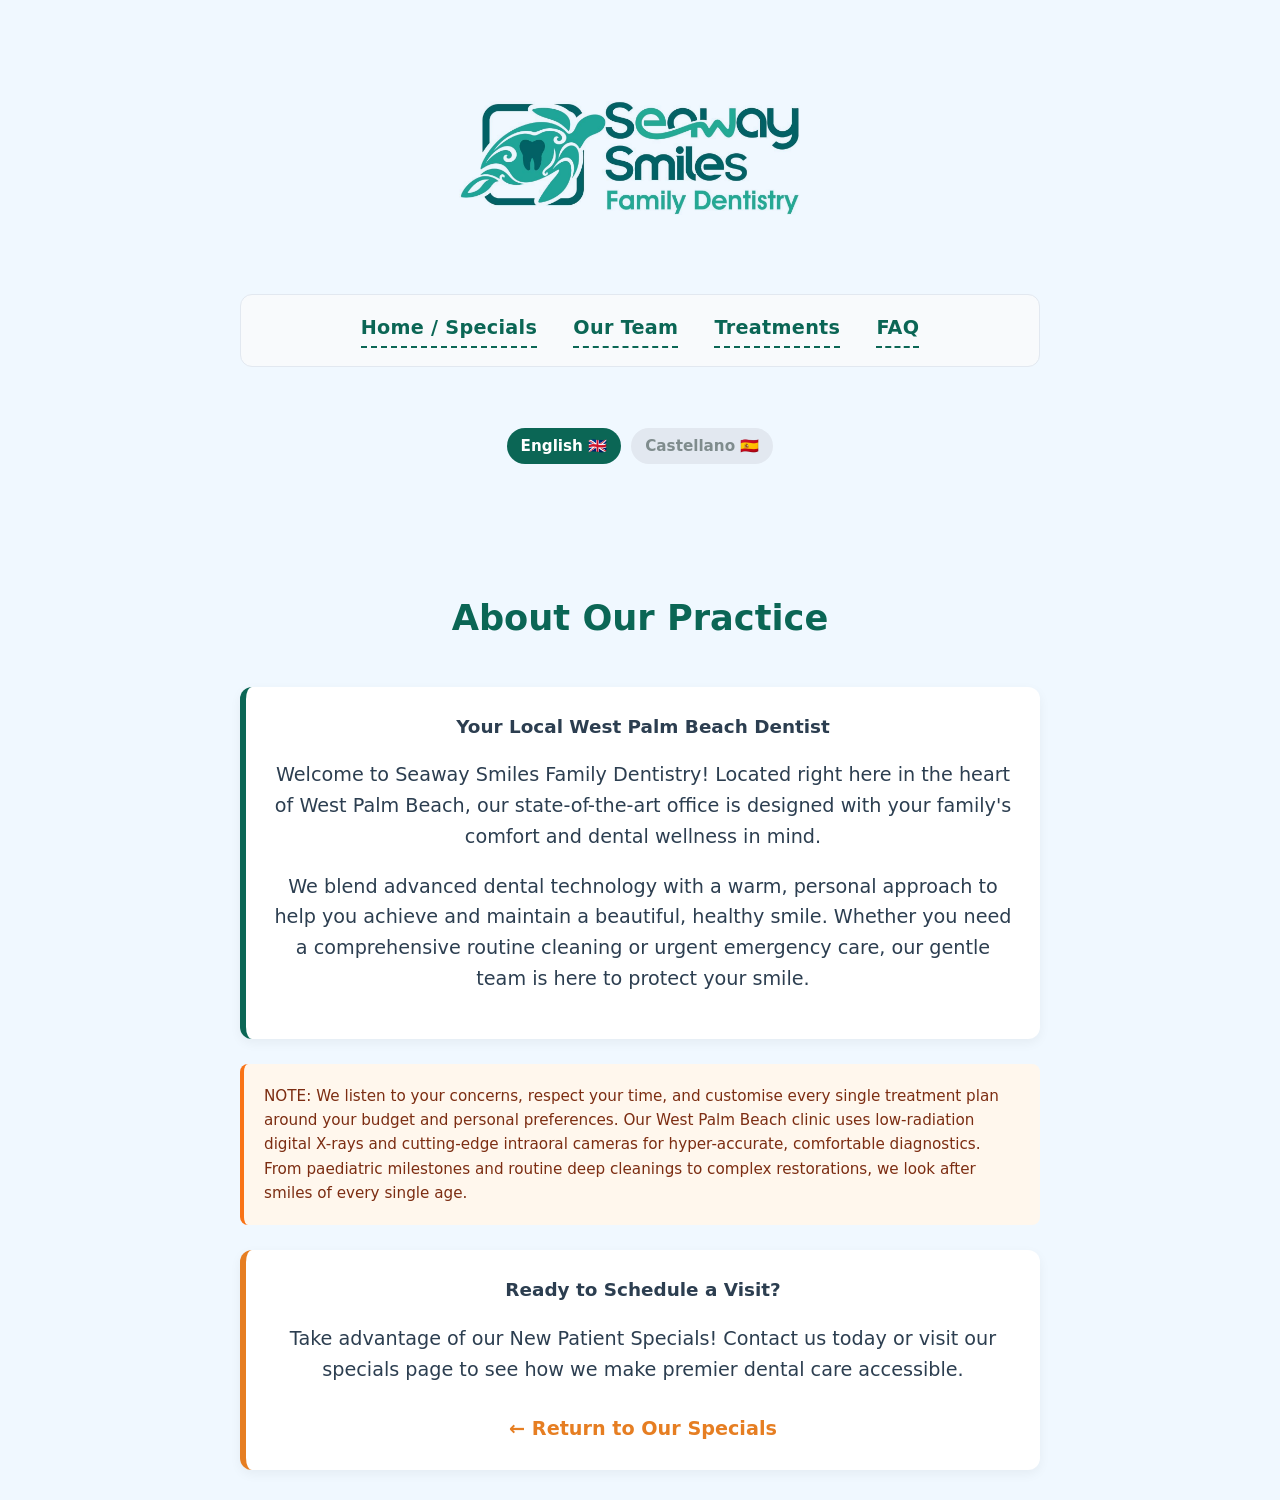
==== about.html @ b27c50f9 "Complete multilingual site-wide upgrade with premium header nav and persistent language saving" ====
<!DOCTYPE html>
<html lang="en">
<head>
    <meta charset="utf-8">
    <meta name="viewport" content="width=device-width, initial-scale=1">
    <meta name="robots" content="index, follow">
    <link rel="icon" type="image/x-icon" href="logo.jpeg">
    <title>About Us | Seaway Smiles Family Dentistry</title>
    <link rel="stylesheet" type="text/css" href="style.css">
    <script src="script.js"></script>
</head>
<body>
    <header>
        
        <div id="logo">
            <img src="logo.jpeg" alt="Seaway Smiles Family Dentistry Logo">
        </div>
        <div class="nav">
        <footer class="site-footer">
        <nav class="footer-nav">
            <a href="index.html"><span class="lang-en">Home / Specials</span><span class="lang-es">Inicio / Ofertas</span></a>
            <a href="team.html"><span class="lang-en">Our Team</span><span class="lang-es">Nuestro Equipo</span></a>
            <a href="treatments.html"><span class="lang-en">Treatments</span><span class="lang-es">Tratamientos</span></a>
            <a href="faq.html"><span class="lang-en">FAQ</span><span class="lang-es">Preguntas Frecuentes</span></a>
        </nav>
    </footer>
    </div>
        <br>
        <nav class="lang-bar">
            <a href="#en" class="lang-btn active">English 🇬🇧</a>
            <a href="#es" class="lang-btn">Castellano 🇪🇸</a>
        </nav>
        <br>

    <br>
        <h1>
            <span class="lang-en">About Our Practice</span>
            <span class="lang-es">Sobre Nuestra Clínica</span>
        </h1>

    </header>

    <main>
        <div id="normal">
            <p>
                <span class="lang-en">Your Local West Palm Beach Dentist</span>
                <span class="lang-es">Su Dentista Local en West Palm Beach</span>
            </p>
            <p>
                <span class="lang-en">Welcome to Seaway Smiles Family Dentistry! Located right here in the heart of West Palm Beach, our state-of-the-art office is designed with your family's comfort and dental wellness in mind.</span>
                <span class="lang-es">¡Le damos la bienvenida a Seaway Smiles Family Dentistry! Ubicada en pleno centro de West Palm Beach, nuestra clínica de vanguardia está pensada para la total comodidad y salud dental de su familia.</span>
            </p>
            <p>
                <span class="lang-en">We blend advanced dental technology with a warm, personal approach to help you achieve and maintain a beautiful, healthy smile. Whether you need a comprehensive routine cleaning or urgent emergency care, our gentle team is here to protect your smile.</span>
                <span class="lang-es">Combinamos tecnología odontológica avanzada con un enfoque humano y cercano para ayudarle a lucir y conservar una sonrisa hermosa y sana. Ya necesite una limpieza de rutina exhaustiva o atención de urgencia, nuestro equipo le atenderá con la máxima delicadeza.</span>
            </p>
        </div>

        <div id="important">
            <p>
                <span class="lang-en">NOTE: We listen to your concerns, respect your time, and customise every single treatment plan around your budget and personal preferences. Our West Palm Beach clinic uses low-radiation digital X-rays and cutting-edge intraoral cameras for hyper-accurate, comfortable diagnostics. From paediatric milestones and routine deep cleanings to complex restorations, we look after smiles of every single age.</span>
                <span class="lang-es">NOTA: Escuchamos sus inquietudes, respetamos su tiempo y personalizamos cada plan de tratamiento según su presupuesto y preferencias. Nuestra clínica en West Palm Beach utiliza radiografías digitales de baja radiación y cámaras intraorales de última generación para diagnósticos precisos. Desde las etapas del desarrollo pediátrico y limpiezas profundas hasta restauraciones complejas, cuidamos sonrisas de todas las edades.</span>
            </p>
        </div>

        <div id="emergency">
            <p>
                <span class="lang-en">Ready to Schedule a Visit?</span>
                <span class="lang-es">¿Listo para Programar su Visita?</span>
            </p>
            <p>
                <span class="lang-en">Take advantage of our New Patient Specials! Contact us today or visit our specials page to see how we make premier dental care accessible.</span>
                <span class="lang-es">¡Aproveche nuestras ofertas especiales para nuevos pacientes! Póngase en contacto con nosotros hoy mismo o visite nuestra sección de ofertas.</span>
            </p>
            <a class="map-link" href="index.html" style="border-bottom-color: #e67e22; color: #e67e22; text-decoration: none;">
                <span class="lang-en">← Return to Our Specials</span>
                <span class="lang-es">← Volver a Nuestras Ofertas</span>
            </a>
        </div>
    </main>


</body>
</html>
---- style.css ----
/* --- Base Styles & Typography --- */
body {
    background-color: aliceblue;
    margin: 0; 
    padding: 30px 20px; 
    font-family: system-ui, -apple-system, BlinkMacSystemFont, 'Segoe UI', Roboto, sans-serif;
    font-size: 1.2rem;       /* Clean, slightly larger base font size */
    line-height: 1.6;
    color: #2c3e50;
} 

/* Forces all sub-elements to use font settings from body */
body *, body *::before, body *::after {
    font-family: inherit;
}

header {
    text-align: center;
    margin-bottom: 40px;
}

/* --- Logo Proportions (Clean & Restored) --- */
div#logo {
    margin: 0 auto 20px auto;  
    width: 100%;
    max-width: 420px; /* Controls the size of the logo without warping it */
}

div#logo img {
    width: 100%;
    height: auto;     /* Restores the logo's natural, un-squished dimensions */
    display: block; 
    mix-blend-mode: multiply;
}

/* --- Header Tagline Box --- */
/* --- Header Tagline Box --- */
div#box {
    margin: 0 auto;
    background-color: #e6f7f4; /* Soft aquamarine tint matching your brand */
    width: 100%; /* Stretches the block across the layout container */
    max-width: 800px; /* MATCHES your navigation bar and text card widths perfectly */
    padding: 15px 35px;
    border-radius: 12px; /* Changed from 30px pill to 12px rounded corners to perfectly match your nav box style */
    border: 1px solid #b2ebd9;
    text-align: center;
    box-sizing: border-box; /* Prevents padding from causing width overflow errors */
}


.tagline {
    font-size: 1.25rem;
    color: #0b6655;           /* Clean dark teal from logo palette */
    font-weight: 600;
    margin: 5px 0;
}

h1, h2 {
    font-size: 2.2rem;
    color: #0b6655;
    margin-top: 30px;
    text-align: center; 
}

/* --- Main Layout Container --- */
main {
    margin: 0 auto;       
    width: 100%;
    max-width: 800px;     /* Keeps cards beautifully centered and readable */
    display: flex;
    flex-direction: column;
    gap: 25px;            /* Automatically pushes separate boxes apart */
}

.offers-row {
    display: flex;
    flex-direction: row;
    gap: 25px; 
    width: 100%;
}

/* --- Service Inclusion List --- */
main ul {
    background: white;
    padding: 30px 30px 30px 55px;
    border-radius: 12px;
    box-shadow: 0 4px 12px rgba(0, 0, 0, 0.05);
    margin: 0 0 10px 0;
    list-style-type: none;
    border-left: 6px solid #0b6655;
}

main li {
    font-size: 1.25rem;
    font-weight: 600;
    margin-bottom: 12px;
    color: #2c3e50;
    position: relative;
    transition: transform 0.2s ease-in-out, color 0.2s ease-in-out;
}

main li::before {
    content: "✓";
    position: absolute;
    left: -28px;
    color: #0b6655;
    font-weight: 900;
}

main li:hover {
    transform: translateX(4px);
    color: #0b6655;
}

main li:last-child {
    margin-bottom: 0;
}

/* --- Separate Offer Cards --- */
#normal, #emergency {
    background-color: white;
    flex: 1;
    margin: 0;
    padding: 25px;
    border-radius: 12px;
    text-align: center;
    box-shadow: 0 4px 12px rgba(0, 0, 0, 0.05);
    border-left: 6px solid #0b6655; /* Distinct color border on the side */
}

/* Make the emergency card pop slightly more */
#emergency {
    border-left-color: #e67e22; /* Warning/Urgent orange border accent */
}

/* Formatting text inside the boxes: Elegant compact size default across both languages */
#normal p:first-child, 
#emergency p:first-child,
#normal p.lang-en,
#normal p.lang-es,
#emergency p.lang-en,
#emergency p.lang-es {
    white-space: nowrap;
    font-size: 1.15rem !important; /* Balanced globally to allow long text strings to sit on one line */
    font-weight: 700;
    margin: 0 0 10px 0;
}

/* --- Fixed Price Text Layout --- */
.price-display {
    font-size: 2rem !important;
    font-weight: 800 !important;
    color: #0b6655 !important;
    margin: 0;
    display: block !important;
}

.price-display span {
    font-size: 2rem !important;
    font-weight: 800 !important;
    color: inherit !important;
}

#emergency .price-display {
    color: #e67e22 !important;
}

/* --- Explicit Status Text Alignment Fix --- */
.status-green,
p.status-green,
#emergency p.status-green {
    font-size: 1.1rem !important;
    font-weight: 600 !important;
    color: #27ae60 !important; /* Locks in your positive green text color */
    margin: 10px auto 0 auto !important; /* Automatic left/right margins guarantee center locking */
    text-align: center !important; /* Explicitly forces internal text characters to center alignment */
    display: block !important; /* Switched from inline-block to block to allow full container centering */
    width: 100%; /* Spreads the bounding box to prevent any sideways shifting */
}

#important {
    background-color: #fff7ed;
    padding: 20px;
    border-radius: 8px;
    border-left: 4px solid #f97316;
}

#important p {
    font-size: 0.95rem;
    font-weight: 500;
    color: #7c2d12;
    margin: 0;
    line-height: 1.6;
}

/* --- Language Switcher Bar --- */
.lang-bar {
    display: flex !important; /* Forces the bar to stay visible in both language states */
    justify-content: center; 
    max-width: 800px;
    margin: 0 auto 20px auto;
    gap: 10px;
}

.lang-btn {
    display: inline-block !important; /* Overrides accidental inheritance blocks */
    font-size: 0.95rem;
    font-weight: 600;
    text-decoration: none !important; /* Keeps buttons clean without footer dashed underscores */
    border-bottom: none !important; /* Removes accidental border line bleed from footer styling */
    color: #7f8c8d !important;
    padding: 6px 14px;
    border-radius: 20px;
    background-color: #e2e8f0;
    transition: all 0.2s ease;
}

.lang-btn:hover {
    background-color: #cbd5e1;
    color: #334155 !important;
}

.lang-btn.active {
    background-color: #0b6655; /* Matches your dark teal logo color */
    color: white !important;
}

/* --- Visit Us Card & Map Section --- */
#visit {
    background-color: white;
    padding: 30px;
    border-radius: 12px;
    text-align: center;
    box-shadow: 0 4px 12px rgba(0, 0, 0, 0.05);
}

.small-map-wrapper {
    max-width: 500px;
    margin: 20px auto;
    border-radius: 8px;
    overflow: hidden;
    border: 1px solid #e2e8f0;
}

.small-map-wrapper iframe {
    display: block;
    width: 100%;
    height: 250px;
}

/* --- Universal Hyperlink Component Architecture --- */
footer {
    margin-left: auto;
    margin-right: auto;
    text-align: center;
    margin-top: 40px;
}

footer nav a {
    display: inline-block;
    margin: 0 15px;
    font-weight: 600;
    text-decoration: underline;
}

.map-link {
    display: inline-block;
    margin-top: 10px;
    font-weight: 600;
    text-decoration: underline;
}

a:link {
    color: blue; 
}

/* Turns purple whenever user clicks */
a:visited,
.map-link:visited {
    color: purple !important;
}

/* --- Dynamic Multi-Language Visibility Matrix --- */
.lang-es {
    display: none !important;
}

/* Added 'not(iframe)' so the browser never accidentally hides your Google Map */
body.show-es :not(iframe).lang-en {
    display: none !important;
}

body.show-es .lang-es {
    display: block !important;
}

/* Inline text block rules: Keeps spans inline so they never duplicate or pop out */
span.lang-es, strong.lang-es {
    display: none !important;
}

body.show-es span.lang-en, body.show-es strong.lang-en {
    display: none !important;
}

/* Fixed Inline Rule: Safely locks content parameters on language swap */
body.show-es span.lang-es, body.show-es strong.lang-es {
    display: inline !important; 
}

/* Price specific conditional visibility states */
body.show-es .price-display span.lang-en,
body:not(.show-es) .price-display span.lang-es {
    display: none !important;
}

body.show-es .price-display span.lang-es,
body:not(.show-es) .price-display span.lang-en {
    display: inline !important;
}

/* Updated language toggle rules using block/none to maintain perfect center alignment */
body.show-es .status-green.lang-en,
body:not(.show-es) .status-green.lang-es {
    display: none !important;
}

body.show-es .status-green.lang-es,
body:not(.show-es) .status-green.lang-en {
    display: block !important; /* Forces centered row block metrics inside the parent card container */
}

/* --- Dedicated FAQ Framework --- */
.faq-card {
    background-color: white;
    width: 100%;
    box-sizing: border-box;
    padding: 30px;
    border-radius: 12px;
    text-align: left;
    box-shadow: 0 4px 12px rgba(0, 0, 0, 0.05);
    border-left: 6px solid #0b6655;
    margin-bottom: 20px;
    transition: transform 0.2s ease-in-out;
}

.faq-card.emergency {
    border-left-color: #e67e22;
}

.faq-card:hover {
    transform: translateY(-2px);
    box-shadow: 0 6px 16px rgba(11, 102, 85, 0.08);
}

.faq-card.emergency:hover {
    box-shadow: 0 6px 16px rgba(230, 126, 34, 0.08);
}

.faq-question {
    font-size: 1.35rem;
    font-weight: 700;
    margin: 0 0 10px 0;
    color: #0b6655;
}

.faq-card.emergency .faq-question {
    color: #e67e22;
}

.faq-answer {
    font-size: 1.15rem;
    color: #34495e;
    margin: 0;
    font-weight: 500;
    line-height: 1.6;
}

/* --- Global Responsive Screen Overrides --- */
@media (max-width: 768px) {
    .offers-row {
        flex-direction: column;
    }
}

.faq-question,
#normal p:first-child,
#emergency p:first-child {
    text-align: center !important; /* Locks all FAQ titles dead-center in both English and Spanish */
}

/* --- Professional Navigation Header Box --- */
div.nav {
    width: 100%;
    max-width: 800px;
    margin: 15px auto 30px auto; /* Centers the whole container under the flags */
    padding: 10px 20px;
    background-color: #f8fafc; /* Ultra-soft slate tint provides clear contrast */
    border: 1px solid #e2e8f0;  /* Subtle premium boundary frame */
    border-radius: 12px;        /* Clean, rounded corner metrics matching your cards */
    box-sizing: border-box;
}

/* Strip native margins from your inner structural footer tags */
div.nav footer.site-footer,
div.nav nav.footer-nav {
    margin: 0 !important;
    padding: 0 !important;
    border-top: none !important;
    text-align: center;
    width: 100%;
}

/* --- Premium Hyperlink Architecture --- */
div.nav nav.footer-nav a {
    display: inline-block !important;
    margin: 8px 15px !important;
    font-weight: 600 !important;
    text-decoration: none !important; /* Strips ancient flat underlines */
    border-bottom: 2px dashed #0b6655 !important; /* Premium dashed brand underline */
    padding-bottom: 2px !important;
    letter-spacing: 0.3px;
    transition: all 0.2s ease-in-out !important;
}

/* Link Color Controls */
div.nav nav.footer-nav a:link,
div.nav nav.footer-nav a:active {
    color: #0b6655 !important;
}

/* Hover state deepens contrast smoothly */
div.nav nav.footer-nav a:hover {
    color: #084c3f !important;
    opacity: 0.85;
}

/* Visited Tracking: Premium Royal Plum applied after selection */
div.nav nav.footer-nav a:visited {
    color: #6b21a8 !important;
    border-bottom-color: #6b21a8 !important;
}
/* --- Global Page Heading Spacing Fix --- */
h1 {
    margin-top: 45px !important; /* Pushes your page title down slightly for beautiful breathing room */
}
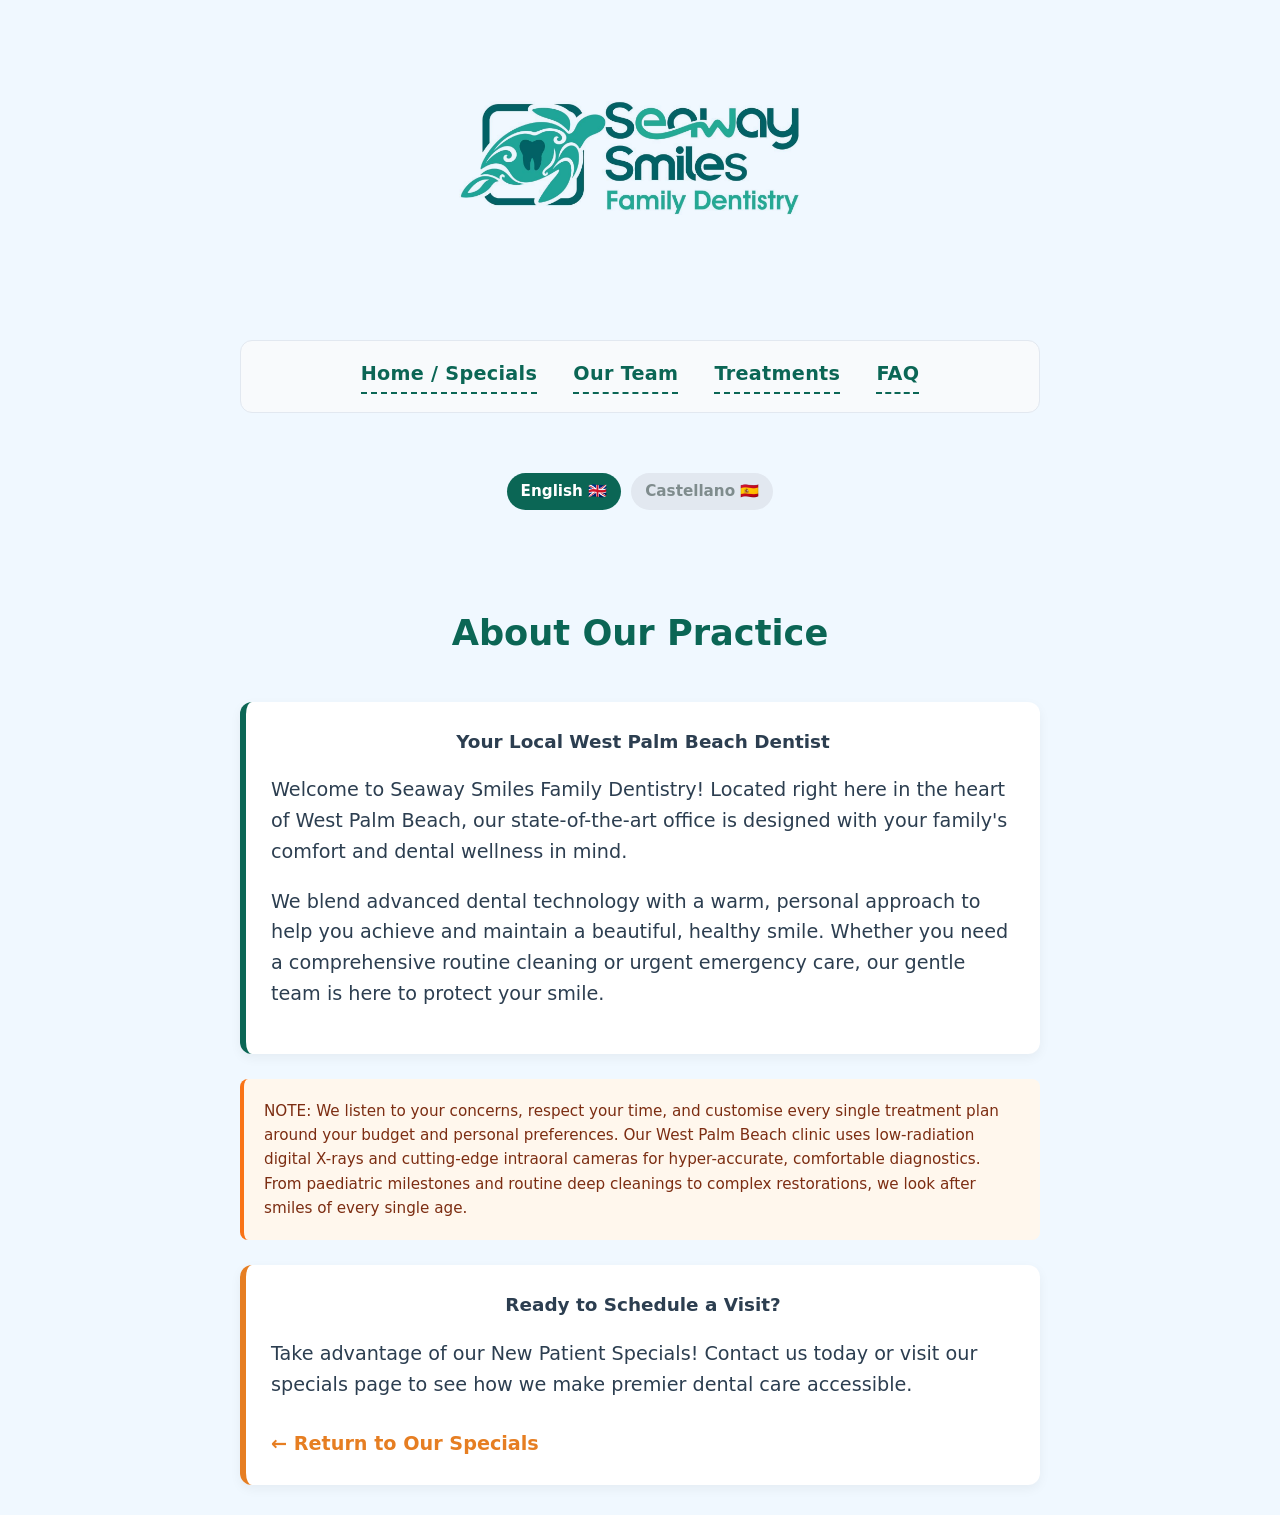
==== commit d7e9f5de: "Fixed some things" ====
--- a/about.html
+++ b/about.html
@@ -4,6 +4,7 @@
     <meta charset="utf-8">
     <meta name="viewport" content="width=device-width, initial-scale=1">
     <meta name="robots" content="index, follow">
+    <meta name="description" content="Learn about Seaway Smiles Family Dentistry in West Palm Beach. We combine modern dental technology with compassionate, family-centered oral care.">
     <link rel="icon" type="image/x-icon" href="logo.jpeg">
     <title>About Us | Seaway Smiles Family Dentistry</title>
     <link rel="stylesheet" type="text/css" href="style.css">
@@ -11,10 +12,10 @@
 </head>
 <body>
     <header>
-        
         <div id="logo">
             <img src="logo.jpeg" alt="Seaway Smiles Family Dentistry Logo">
         </div>
+        <br>
         <div class="nav">
         <footer class="site-footer">
         <nav class="footer-nav">
@@ -30,7 +31,6 @@
             <a href="#en" class="lang-btn active">English 🇬🇧</a>
             <a href="#es" class="lang-btn">Castellano 🇪🇸</a>
         </nav>
-        <br>
 
     <br>
         <h1>
--- a/style.css
+++ b/style.css
@@ -80,7 +80,7 @@
 }
 
 /* --- Service Inclusion List --- */
-main ul {
+.listings ul {
     background: white;
     padding: 30px 30px 30px 55px;
     border-radius: 12px;
@@ -99,7 +99,7 @@
     transition: transform 0.2s ease-in-out, color 0.2s ease-in-out;
 }
 
-main li::before {
+.listings li::before {
     content: "✓";
     position: absolute;
     left: -28px;
@@ -107,7 +107,7 @@
     font-weight: 900;
 }
 
-main li:hover {
+.listings li:hover {
     transform: translateX(4px);
     color: #0b6655;
 }
@@ -123,7 +123,6 @@
     margin: 0;
     padding: 25px;
     border-radius: 12px;
-    text-align: center;
     box-shadow: 0 4px 12px rgba(0, 0, 0, 0.05);
     border-left: 6px solid #0b6655; /* Distinct color border on the side */
 }
@@ -140,7 +139,6 @@
 #normal p.lang-es,
 #emergency p.lang-en,
 #emergency p.lang-es {
-    white-space: nowrap;
     font-size: 1.15rem !important; /* Balanced globally to allow long text strings to sit on one line */
     font-weight: 700;
     margin: 0 0 10px 0;
@@ -153,6 +151,7 @@
     color: #0b6655 !important;
     margin: 0;
     display: block !important;
+    text-align: center;
 }
 
 .price-display span {
@@ -230,7 +229,6 @@
     background-color: white;
     padding: 30px;
     border-radius: 12px;
-    text-align: center;
     box-shadow: 0 4px 12px rgba(0, 0, 0, 0.05);
 }
 
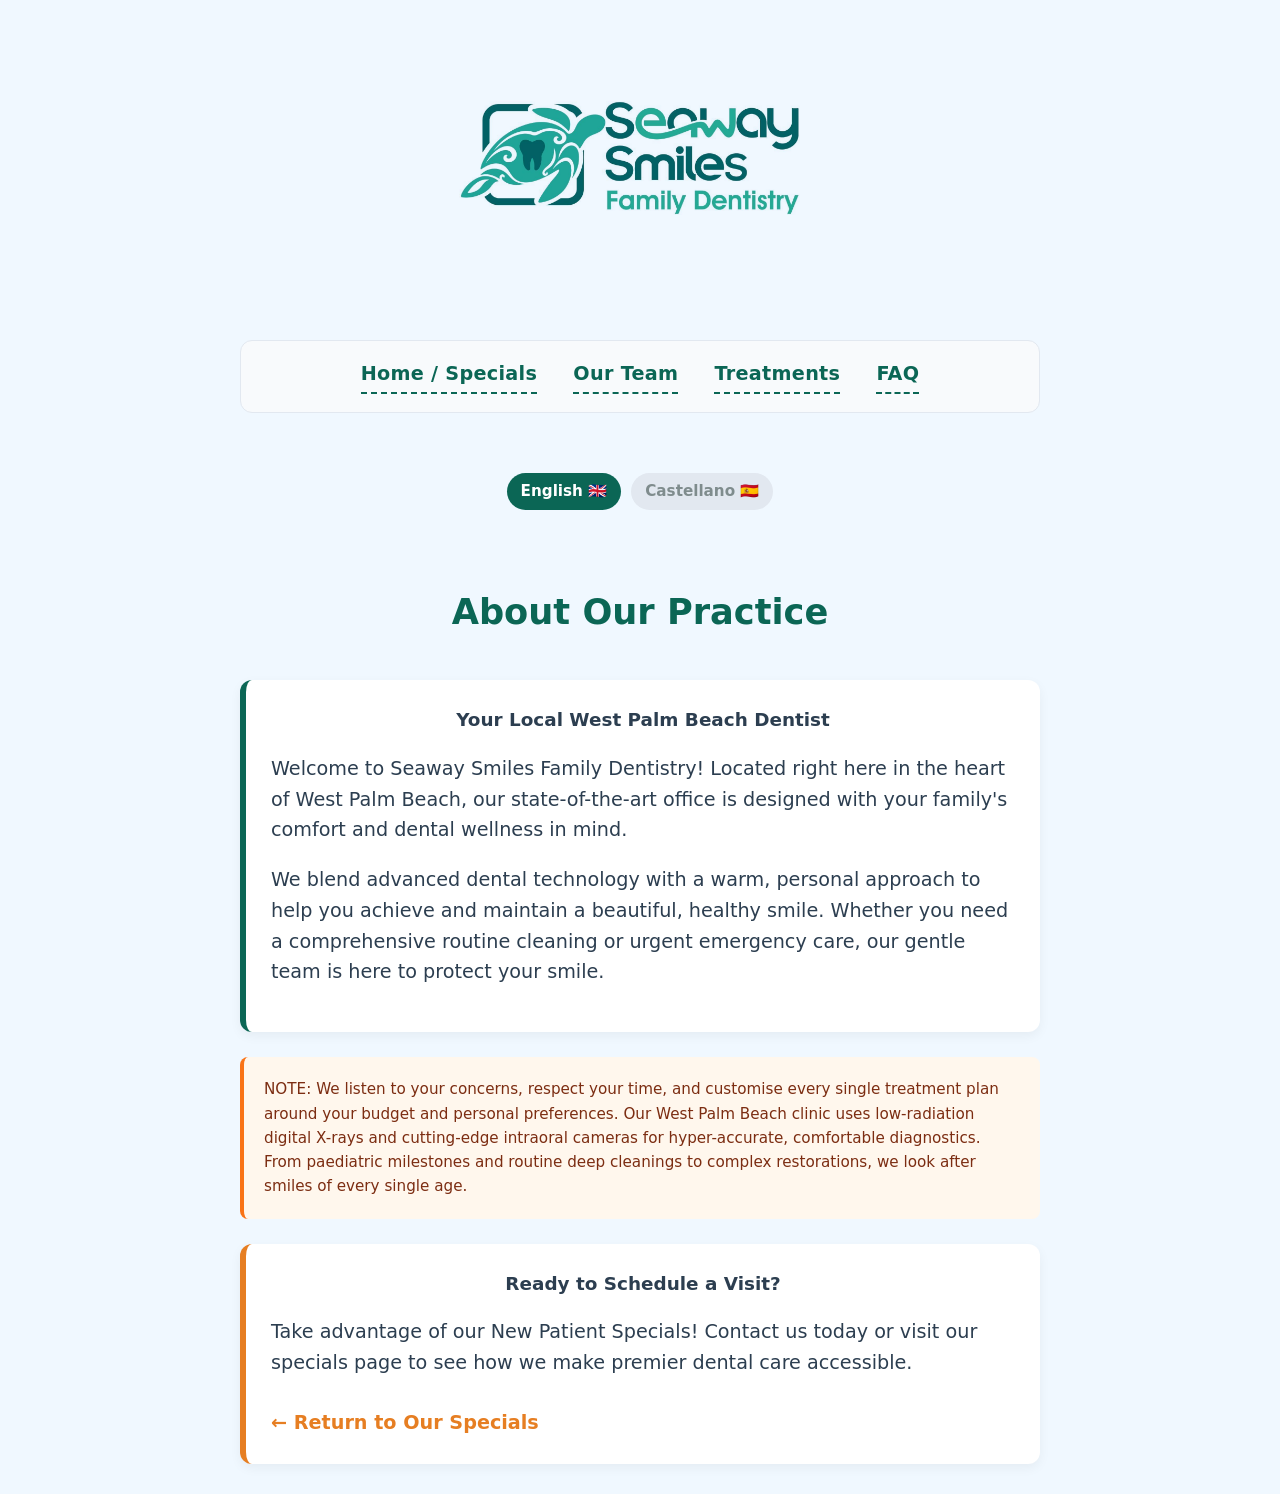
==== commit 55881dc2: "Fixed some stuff" ====
--- a/about.html
+++ b/about.html
@@ -41,7 +41,7 @@
     </header>
 
     <main>
-        <div id="normal">
+        <div class="normal">
             <p>
                 <span class="lang-en">Your Local West Palm Beach Dentist</span>
                 <span class="lang-es">Su Dentista Local en West Palm Beach</span>
--- a/style.css
+++ b/style.css
@@ -1,445 +1,420 @@
 /* --- Base Styles & Typography --- */
-body {
-    background-color: aliceblue;
-    margin: 0; 
-    padding: 30px 20px; 
-    font-family: system-ui, -apple-system, BlinkMacSystemFont, 'Segoe UI', Roboto, sans-serif;
-    font-size: 1.2rem;       /* Clean, slightly larger base font size */
-    line-height: 1.6;
-    color: #2c3e50;
-} 
-
+ body {
+     background-color: aliceblue;
+     margin: 0;
+     padding: 30px 20px;
+     font-family: system-ui, -apple-system, BlinkMacSystemFont, 'Segoe UI', Roboto, sans-serif;
+     font-size: 1.2rem;
+    /* Clean, slightly larger base font size */
+     line-height: 1.6;
+     color: #2c3e50;
+}
 /* Forces all sub-elements to use font settings from body */
-body *, body *::before, body *::after {
-    font-family: inherit;
-}
-
-header {
-    text-align: center;
-    margin-bottom: 40px;
-}
-
+ body *, body *::before, body *::after {
+     font-family: inherit;
+}
+ header {
+     text-align: center;
+     margin-bottom: 40px;
+}
 /* --- Logo Proportions (Clean & Restored) --- */
-div#logo {
-    margin: 0 auto 20px auto;  
-    width: 100%;
-    max-width: 420px; /* Controls the size of the logo without warping it */
-}
-
-div#logo img {
-    width: 100%;
-    height: auto;     /* Restores the logo's natural, un-squished dimensions */
-    display: block; 
-    mix-blend-mode: multiply;
-}
-
+ div#logo {
+     margin: 0 auto 20px auto;
+     width: 100%;
+     max-width: 420px;
+    /* Controls the size of the logo without warping it */
+}
+ div#logo img {
+     width: 100%;
+     height: auto;
+    /* Restores the logo's natural, un-squished dimensions */
+     display: block;
+     mix-blend-mode: multiply;
+}
 /* --- Header Tagline Box --- */
 /* --- Header Tagline Box --- */
-div#box {
-    margin: 0 auto;
-    background-color: #e6f7f4; /* Soft aquamarine tint matching your brand */
-    width: 100%; /* Stretches the block across the layout container */
-    max-width: 800px; /* MATCHES your navigation bar and text card widths perfectly */
-    padding: 15px 35px;
-    border-radius: 12px; /* Changed from 30px pill to 12px rounded corners to perfectly match your nav box style */
-    border: 1px solid #b2ebd9;
-    text-align: center;
-    box-sizing: border-box; /* Prevents padding from causing width overflow errors */
+ div#box {
+     margin: 0 auto;
+     background-color: #e6f7f4;
+    /* Soft aquamarine tint matching your brand */
+     width: 100%;
+    /* Stretches the block across the layout container */
+     max-width: 800px;
+    /* MATCHES your navigation bar and text card widths perfectly */
+     padding: 15px 35px;
+     border-radius: 12px;
+    /* Changed from 30px pill to 12px rounded corners to perfectly match your nav box style */
+     border: 1px solid #b2ebd9;
+     text-align: center;
+     box-sizing: border-box;
+    /* Prevents padding from causing width overflow errors */
+}
+ .tagline {
+     font-size: 1.25rem;
+     color: #0b6655;
+    /* Clean dark teal from logo palette */
+     font-weight: 600;
+     margin: 5px 0;
+}
+ h1, h2 {
+     font-size: 2.2rem;
+     color: #0b6655;
+     text-align: center;
+}
+/* --- Main Layout Container --- */
+ main {
+     margin: 0 auto;
+     width: 100%;
+     max-width: 800px;
+    /* Keeps cards beautifully centered and readable */
+     display: flex;
+     flex-direction: column;
+     gap: 25px;
+    /* Automatically pushes separate boxes apart */
+}
+ .offers-row {
+     display: flex;
+     flex-direction: row;
+     gap: 25px;
+     width: 100%;
+}
+/* --- Service Inclusion List --- */
+ .listings ul {
+     background: white;
+     padding: 30px 30px 30px 55px;
+     border-radius: 12px;
+     box-shadow: 0 4px 12px rgba(0, 0, 0, 0.05);
+     margin: 0 0 10px 0;
+     list-style-type: none;
+     border-left: 6px solid #0b6655;
+}
+ main li {
+     font-size: 1.25rem;
+     font-weight: 600;
+     margin-bottom: 12px;
+     color: #2c3e50;
+     position: relative;
+     transition: transform 0.2s ease-in-out, color 0.2s ease-in-out;
+}
+ .listings li::before {
+     content: "✓";
+     position: absolute;
+     left: -28px;
+     color: #0b6655;
+     font-weight: 900;
+}
+ .listings li:hover {
+     transform: translateX(4px);
+     color: #0b6655;
+}
+ main li:last-child {
+     margin-bottom: 0;
+}
+/* --- Separate Offer Cards --- */
+ .normal, #emergency {
+     background-color: white;
+     flex: 1;
+     margin: 0;
+     padding: 25px;
+     border-radius: 12px;
+     box-shadow: 0 4px 12px rgba(0, 0, 0, 0.05);
+     border-left: 6px solid #0b6655;
+    /* Distinct color border on the side */
+}
+/* Make the emergency card pop slightly more */
+ #emergency {
+     border-left-color: #e67e22;
+    /* Warning/Urgent orange border accent */
+}
+/* Formatting text inside the boxes: Elegant compact size default across both languages */
+ .normal p:first-child, #emergency p:first-child, .normal p.lang-en, .normal p.lang-es, #emergency p.lang-en, #emergency p.lang-es {
+     font-size: 1.15rem !important;
+    /* Balanced globally to allow long text strings to sit on one line */
+     font-weight: 700;
+     margin: 0 0 10px 0;
+}
+/* --- Fixed Price Text Layout --- */
+ .price-display {
+     font-size: 2rem !important;
+     font-weight: 800 !important;
+     color: #0b6655 !important;
+     margin: 0;
+     display: block !important;
+     text-align: center;
+}
+ .price-display span {
+     font-size: 2rem !important;
+     font-weight: 800 !important;
+     color: inherit !important;
+}
+ #emergency .price-display {
+     color: #e67e22 !important;
+}
+/* --- Explicit Status Text Alignment Fix --- */
+ .status-green, p.status-green, #emergency p.status-green {
+     font-size: 1.1rem !important;
+     font-weight: 600 !important;
+     color: #27ae60 !important;
+    /* Locks in your positive green text color */
+     margin: 10px auto 0 auto !important;
+    /* Automatic left/right margins guarantee center locking */
+     text-align: center !important;
+    /* Explicitly forces internal text characters to center alignment */
+     display: block !important;
+    /* Switched from inline-block to block to allow full container centering */
+     width: 100%;
+    /* Spreads the bounding box to prevent any sideways shifting */
+}
+ #important {
+     background-color: #fff7ed;
+     padding: 20px;
+     border-radius: 8px;
+     border-left: 4px solid #f97316;
+}
+ #important p {
+     font-size: 0.95rem;
+     font-weight: 500;
+     color: #7c2d12;
+     margin: 0;
+     line-height: 1.6;
+}
+/* --- Language Switcher Bar --- */
+ .lang-bar {
+     display: flex !important;
+    /* Forces the bar to stay visible in both language states */
+     justify-content: center;
+     max-width: 800px;
+     margin: 0 auto 20px auto;
+     gap: 10px;
+}
+ .lang-btn {
+     display: inline-block !important;
+    /* Overrides accidental inheritance blocks */
+     font-size: 0.95rem;
+     font-weight: 600;
+     text-decoration: none !important;
+    /* Keeps buttons clean without footer dashed underscores */
+     border-bottom: none !important;
+    /* Removes accidental border line bleed from footer styling */
+     color: #7f8c8d !important;
+     padding: 6px 14px;
+     border-radius: 20px;
+     background-color: #e2e8f0;
+     transition: all 0.2s ease;
+}
+ .lang-btn:hover {
+     background-color: #cbd5e1;
+     color: #334155 !important;
+}
+ .lang-btn.active {
+     background-color: #0b6655;
+    /* Matches your dark teal logo color */
+     color: white !important;
+}
+/* --- Visit Us Card & Map Section --- */
+ #visit {
+     background-color: white;
+     border-radius: 12px;
+     box-shadow: 0 4px 12px rgba(0, 0, 0, 0.05);
+}
+ #intro, #visit{
+     padding: 30px;
+}
+ .small-map-wrapper {
+     max-width: 500px;
+     text-align: center;
+     margin: 20px auto;
+     border-radius: 8px;
+     overflow: hidden;
+     border: 1px solid #e2e8f0;
+}
+ .small-map-wrapper iframe {
+     display: block;
+     width: 100%;
+     width: 600px;
+     height: 450px;
+     border: 0;
+}
+/* --- Universal Hyperlink Component Architecture --- */
+ footer {
+     margin-left: auto;
+     margin-right: auto;
+     text-align: center;
+     margin-top: 40px;
+}
+ footer nav a {
+     display: inline-block;
+     margin: 0 15px;
+     font-weight: 600;
+     text-decoration: underline;
+}
+ .map-link {
+     display: inline-block;
+     margin-top: 10px;
+     font-weight: 600;
+     text-decoration: underline;
+}
+ a:link {
+     color: blue;
+}
+/* Turns purple whenever user clicks */
+ a:visited, .map-link:visited {
+     color: purple !important;
+}
+/* --- Dynamic Multi-Language Visibility Matrix --- */
+ .lang-es {
+     display: none !important;
+}
+/* Added 'not(iframe)' so the browser never accidentally hides your Google Map */
+ body.show-es :not(iframe).lang-en {
+     display: none !important;
+}
+ body.show-es .lang-es {
+     display: block !important;
+}
+/* Inline text block rules: Keeps spans inline so they never duplicate or pop out */
+ span.lang-es, strong.lang-es {
+     display: none !important;
+}
+ body.show-es span.lang-en, body.show-es strong.lang-en {
+     display: none !important;
+}
+/* Fixed Inline Rule: Safely locks content parameters on language swap */
+ body.show-es span.lang-es, body.show-es strong.lang-es {
+     display: inline !important;
+}
+/* Price specific conditional visibility states */
+ body.show-es .price-display span.lang-en, body:not(.show-es) .price-display span.lang-es {
+     display: none !important;
+}
+ body.show-es .price-display span.lang-es, body:not(.show-es) .price-display span.lang-en {
+     display: inline !important;
+}
+/* Updated language toggle rules using block/none to maintain perfect center alignment */
+ body.show-es .status-green.lang-en, body:not(.show-es) .status-green.lang-es {
+     display: none !important;
+}
+ body.show-es .status-green.lang-es, body:not(.show-es) .status-green.lang-en {
+     display: block !important;
+    /* Forces centered row block metrics inside the parent card container */
+}
+/* --- Dedicated FAQ Framework --- */
+ .faq-card {
+     background-color: white;
+     width: 100%;
+     box-sizing: border-box;
+     padding: 30px;
+     border-radius: 12px;
+     text-align: left;
+     box-shadow: 0 4px 12px rgba(0, 0, 0, 0.05);
+     border-left: 6px solid #0b6655;
+     margin-bottom: 20px;
+     transition: transform 0.2s ease-in-out;
+}
+ .faq-card.emergency {
+     border-left-color: #e67e22;
+}
+ .faq-card:hover {
+     transform: translateY(-2px);
+     box-shadow: 0 6px 16px rgba(11, 102, 85, 0.08);
+}
+ .faq-card.emergency:hover {
+     box-shadow: 0 6px 16px rgba(230, 126, 34, 0.08);
+}
+ .faq-question {
+     font-size: 1.35rem;
+     font-weight: 700;
+     margin: 0 0 10px 0;
+     color: #0b6655;
+}
+ .faq-card.emergency .faq-question {
+     color: #e67e22;
+}
+ .faq-answer {
+     font-size: 1.15rem;
+     color: #34495e;
+     margin: 0;
+     font-weight: 500;
+     line-height: 1.6;
+}
+/* --- Global Responsive Screen Overrides --- */
+ @media (max-width: 768px) {
+     .offers-row {
+         flex-direction: column;
+    }
+}
+ .faq-question, .normal p:first-child, #emergency p:first-child {
+     text-align: center !important;
+    /* Locks all FAQ titles dead-center in both English and Spanish */
+}
+/* --- Professional Navigation Header Box --- */
+ div.nav {
+     width: 100%;
+     max-width: 800px;
+     margin: 15px auto 30px auto;
+    /* Centers the whole container under the flags */
+     padding: 10px 20px;
+     background-color: #f8fafc;
+    /* Ultra-soft slate tint provides clear contrast */
+     border: 1px solid #e2e8f0;
+    /* Subtle premium boundary frame */
+     border-radius: 12px;
+    /* Clean, rounded corner metrics matching your cards */
+     box-sizing: border-box;
+}
+/* Strip native margins from your inner structural footer tags */
+ div.nav footer.site-footer, div.nav nav.footer-nav {
+     margin: 0 !important;
+     padding: 0 !important;
+     border-top: none !important;
+     text-align: center;
+     width: 100%;
+}
+/* --- Premium Hyperlink Architecture --- */
+ div.nav nav.footer-nav a {
+     display: inline-block !important;
+     margin: 8px 15px !important;
+     font-weight: 600 !important;
+     text-decoration: none !important;
+    /* Strips ancient flat underlines */
+     border-bottom: 2px dashed #0b6655 !important;
+    /* Premium dashed brand underline */
+     padding-bottom: 2px !important;
+     letter-spacing: 0.3px;
+     transition: all 0.2s ease-in-out !important;
+}
+/* Link Color Controls */
+ div.nav nav.footer-nav a:link, div.nav nav.footer-nav a:active {
+     color: #0b6655 !important;
+}
+/* Hover state deepens contrast smoothly */
+ div.nav nav.footer-nav a:hover {
+     color: #084c3f !important;
+     opacity: 0.85;
+}
+/* Visited Tracking: Premium Royal Plum applied after selection */
+ div.nav nav.footer-nav a:visited {
+     color: #6b21a8 !important;
+     border-bottom-color: #6b21a8 !important;
+}
+/* --- Global Page Heading Spacing Fix --- */
+ .treatments{
+     font-size: 1.1rem;
+     font-weight: 600;
+     line-height: 1.7;
+     color: #34495e;
+}
+ #intro{
+     background-color: white;
+     border-radius: 12px;
+     box-shadow: 0 4px 12px rgba(0, 0, 0, 0.05);
+     border-left: 6px;
+     margin: 0;
+     font-size: 1.2rem;
+     color: #2c3e50;
+     font-weight: 500;
+}
+ .normal{
+     text-color: #0b6655;
 }
 
-
-.tagline {
-    font-size: 1.25rem;
-    color: #0b6655;           /* Clean dark teal from logo palette */
-    font-weight: 600;
-    margin: 5px 0;
-}
-
-h1, h2 {
-    font-size: 2.2rem;
-    color: #0b6655;
-    margin-top: 30px;
-    text-align: center; 
-}
-
-/* --- Main Layout Container --- */
-main {
-    margin: 0 auto;       
-    width: 100%;
-    max-width: 800px;     /* Keeps cards beautifully centered and readable */
-    display: flex;
-    flex-direction: column;
-    gap: 25px;            /* Automatically pushes separate boxes apart */
-}
-
-.offers-row {
-    display: flex;
-    flex-direction: row;
-    gap: 25px; 
-    width: 100%;
-}
-
-/* --- Service Inclusion List --- */
-.listings ul {
-    background: white;
-    padding: 30px 30px 30px 55px;
-    border-radius: 12px;
-    box-shadow: 0 4px 12px rgba(0, 0, 0, 0.05);
-    margin: 0 0 10px 0;
-    list-style-type: none;
-    border-left: 6px solid #0b6655;
-}
-
-main li {
-    font-size: 1.25rem;
-    font-weight: 600;
-    margin-bottom: 12px;
-    color: #2c3e50;
-    position: relative;
-    transition: transform 0.2s ease-in-out, color 0.2s ease-in-out;
-}
-
-.listings li::before {
-    content: "✓";
-    position: absolute;
-    left: -28px;
-    color: #0b6655;
-    font-weight: 900;
-}
-
-.listings li:hover {
-    transform: translateX(4px);
-    color: #0b6655;
-}
-
-main li:last-child {
-    margin-bottom: 0;
-}
-
-/* --- Separate Offer Cards --- */
-#normal, #emergency {
-    background-color: white;
-    flex: 1;
-    margin: 0;
-    padding: 25px;
-    border-radius: 12px;
-    box-shadow: 0 4px 12px rgba(0, 0, 0, 0.05);
-    border-left: 6px solid #0b6655; /* Distinct color border on the side */
-}
-
-/* Make the emergency card pop slightly more */
-#emergency {
-    border-left-color: #e67e22; /* Warning/Urgent orange border accent */
-}
-
-/* Formatting text inside the boxes: Elegant compact size default across both languages */
-#normal p:first-child, 
-#emergency p:first-child,
-#normal p.lang-en,
-#normal p.lang-es,
-#emergency p.lang-en,
-#emergency p.lang-es {
-    font-size: 1.15rem !important; /* Balanced globally to allow long text strings to sit on one line */
-    font-weight: 700;
-    margin: 0 0 10px 0;
-}
-
-/* --- Fixed Price Text Layout --- */
-.price-display {
-    font-size: 2rem !important;
-    font-weight: 800 !important;
-    color: #0b6655 !important;
-    margin: 0;
-    display: block !important;
-    text-align: center;
-}
-
-.price-display span {
-    font-size: 2rem !important;
-    font-weight: 800 !important;
-    color: inherit !important;
-}
-
-#emergency .price-display {
-    color: #e67e22 !important;
-}
-
-/* --- Explicit Status Text Alignment Fix --- */
-.status-green,
-p.status-green,
-#emergency p.status-green {
-    font-size: 1.1rem !important;
-    font-weight: 600 !important;
-    color: #27ae60 !important; /* Locks in your positive green text color */
-    margin: 10px auto 0 auto !important; /* Automatic left/right margins guarantee center locking */
-    text-align: center !important; /* Explicitly forces internal text characters to center alignment */
-    display: block !important; /* Switched from inline-block to block to allow full container centering */
-    width: 100%; /* Spreads the bounding box to prevent any sideways shifting */
-}
-
-#important {
-    background-color: #fff7ed;
-    padding: 20px;
-    border-radius: 8px;
-    border-left: 4px solid #f97316;
-}
-
-#important p {
-    font-size: 0.95rem;
-    font-weight: 500;
-    color: #7c2d12;
-    margin: 0;
-    line-height: 1.6;
-}
-
-/* --- Language Switcher Bar --- */
-.lang-bar {
-    display: flex !important; /* Forces the bar to stay visible in both language states */
-    justify-content: center; 
-    max-width: 800px;
-    margin: 0 auto 20px auto;
-    gap: 10px;
-}
-
-.lang-btn {
-    display: inline-block !important; /* Overrides accidental inheritance blocks */
-    font-size: 0.95rem;
-    font-weight: 600;
-    text-decoration: none !important; /* Keeps buttons clean without footer dashed underscores */
-    border-bottom: none !important; /* Removes accidental border line bleed from footer styling */
-    color: #7f8c8d !important;
-    padding: 6px 14px;
-    border-radius: 20px;
-    background-color: #e2e8f0;
-    transition: all 0.2s ease;
-}
-
-.lang-btn:hover {
-    background-color: #cbd5e1;
-    color: #334155 !important;
-}
-
-.lang-btn.active {
-    background-color: #0b6655; /* Matches your dark teal logo color */
-    color: white !important;
-}
-
-/* --- Visit Us Card & Map Section --- */
-#visit {
-    background-color: white;
-    padding: 30px;
-    border-radius: 12px;
-    box-shadow: 0 4px 12px rgba(0, 0, 0, 0.05);
-}
-
-.small-map-wrapper {
-    max-width: 500px;
-    margin: 20px auto;
-    border-radius: 8px;
-    overflow: hidden;
-    border: 1px solid #e2e8f0;
-}
-
-.small-map-wrapper iframe {
-    display: block;
-    width: 100%;
-    height: 250px;
-}
-
-/* --- Universal Hyperlink Component Architecture --- */
-footer {
-    margin-left: auto;
-    margin-right: auto;
-    text-align: center;
-    margin-top: 40px;
-}
-
-footer nav a {
-    display: inline-block;
-    margin: 0 15px;
-    font-weight: 600;
-    text-decoration: underline;
-}
-
-.map-link {
-    display: inline-block;
-    margin-top: 10px;
-    font-weight: 600;
-    text-decoration: underline;
-}
-
-a:link {
-    color: blue; 
-}
-
-/* Turns purple whenever user clicks */
-a:visited,
-.map-link:visited {
-    color: purple !important;
-}
-
-/* --- Dynamic Multi-Language Visibility Matrix --- */
-.lang-es {
-    display: none !important;
-}
-
-/* Added 'not(iframe)' so the browser never accidentally hides your Google Map */
-body.show-es :not(iframe).lang-en {
-    display: none !important;
-}
-
-body.show-es .lang-es {
-    display: block !important;
-}
-
-/* Inline text block rules: Keeps spans inline so they never duplicate or pop out */
-span.lang-es, strong.lang-es {
-    display: none !important;
-}
-
-body.show-es span.lang-en, body.show-es strong.lang-en {
-    display: none !important;
-}
-
-/* Fixed Inline Rule: Safely locks content parameters on language swap */
-body.show-es span.lang-es, body.show-es strong.lang-es {
-    display: inline !important; 
-}
-
-/* Price specific conditional visibility states */
-body.show-es .price-display span.lang-en,
-body:not(.show-es) .price-display span.lang-es {
-    display: none !important;
-}
-
-body.show-es .price-display span.lang-es,
-body:not(.show-es) .price-display span.lang-en {
-    display: inline !important;
-}
-
-/* Updated language toggle rules using block/none to maintain perfect center alignment */
-body.show-es .status-green.lang-en,
-body:not(.show-es) .status-green.lang-es {
-    display: none !important;
-}
-
-body.show-es .status-green.lang-es,
-body:not(.show-es) .status-green.lang-en {
-    display: block !important; /* Forces centered row block metrics inside the parent card container */
-}
-
-/* --- Dedicated FAQ Framework --- */
-.faq-card {
-    background-color: white;
-    width: 100%;
-    box-sizing: border-box;
-    padding: 30px;
-    border-radius: 12px;
-    text-align: left;
-    box-shadow: 0 4px 12px rgba(0, 0, 0, 0.05);
-    border-left: 6px solid #0b6655;
-    margin-bottom: 20px;
-    transition: transform 0.2s ease-in-out;
-}
-
-.faq-card.emergency {
-    border-left-color: #e67e22;
-}
-
-.faq-card:hover {
-    transform: translateY(-2px);
-    box-shadow: 0 6px 16px rgba(11, 102, 85, 0.08);
-}
-
-.faq-card.emergency:hover {
-    box-shadow: 0 6px 16px rgba(230, 126, 34, 0.08);
-}
-
-.faq-question {
-    font-size: 1.35rem;
-    font-weight: 700;
-    margin: 0 0 10px 0;
-    color: #0b6655;
-}
-
-.faq-card.emergency .faq-question {
-    color: #e67e22;
-}
-
-.faq-answer {
-    font-size: 1.15rem;
-    color: #34495e;
-    margin: 0;
-    font-weight: 500;
-    line-height: 1.6;
-}
-
-/* --- Global Responsive Screen Overrides --- */
-@media (max-width: 768px) {
-    .offers-row {
-        flex-direction: column;
-    }
-}
-
-.faq-question,
-#normal p:first-child,
-#emergency p:first-child {
-    text-align: center !important; /* Locks all FAQ titles dead-center in both English and Spanish */
-}
-
-/* --- Professional Navigation Header Box --- */
-div.nav {
-    width: 100%;
-    max-width: 800px;
-    margin: 15px auto 30px auto; /* Centers the whole container under the flags */
-    padding: 10px 20px;
-    background-color: #f8fafc; /* Ultra-soft slate tint provides clear contrast */
-    border: 1px solid #e2e8f0;  /* Subtle premium boundary frame */
-    border-radius: 12px;        /* Clean, rounded corner metrics matching your cards */
-    box-sizing: border-box;
-}
-
-/* Strip native margins from your inner structural footer tags */
-div.nav footer.site-footer,
-div.nav nav.footer-nav {
-    margin: 0 !important;
-    padding: 0 !important;
-    border-top: none !important;
-    text-align: center;
-    width: 100%;
-}
-
-/* --- Premium Hyperlink Architecture --- */
-div.nav nav.footer-nav a {
-    display: inline-block !important;
-    margin: 8px 15px !important;
-    font-weight: 600 !important;
-    text-decoration: none !important; /* Strips ancient flat underlines */
-    border-bottom: 2px dashed #0b6655 !important; /* Premium dashed brand underline */
-    padding-bottom: 2px !important;
-    letter-spacing: 0.3px;
-    transition: all 0.2s ease-in-out !important;
-}
-
-/* Link Color Controls */
-div.nav nav.footer-nav a:link,
-div.nav nav.footer-nav a:active {
-    color: #0b6655 !important;
-}
-
-/* Hover state deepens contrast smoothly */
-div.nav nav.footer-nav a:hover {
-    color: #084c3f !important;
-    opacity: 0.85;
-}
-
-/* Visited Tracking: Premium Royal Plum applied after selection */
-div.nav nav.footer-nav a:visited {
-    color: #6b21a8 !important;
-    border-bottom-color: #6b21a8 !important;
-}
-/* --- Global Page Heading Spacing Fix --- */
-h1 {
-    margin-top: 45px !important; /* Pushes your page title down slightly for beautiful breathing room */
-}
-
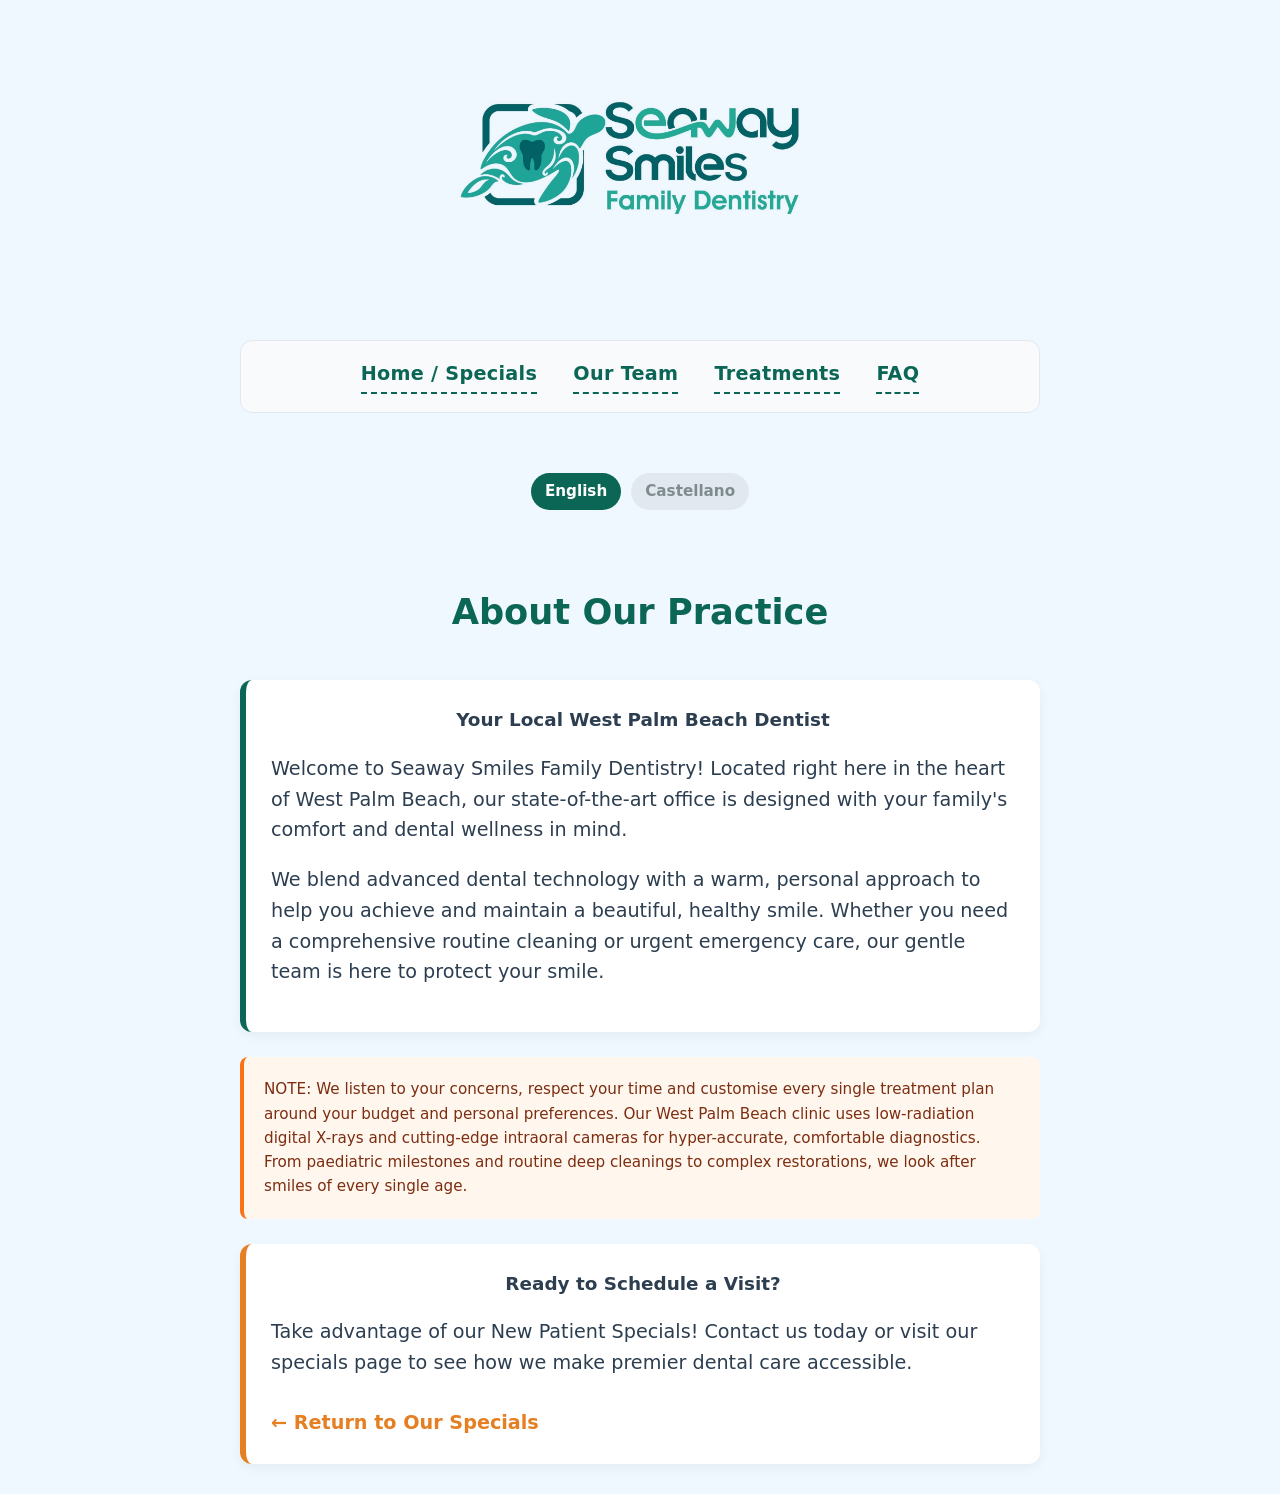
==== commit 9606fe1d: "Fixed some stuff" ====
--- a/about.html
+++ b/about.html
@@ -28,8 +28,8 @@
     </div>
         <br>
         <nav class="lang-bar">
-            <a href="#en" class="lang-btn active">English 🇬🇧</a>
-            <a href="#es" class="lang-btn">Castellano 🇪🇸</a>
+            <a href="#en" class="lang-btn active">English</a>
+            <a href="#es" class="lang-btn">Castellano</a>
         </nav>
 
     <br>
@@ -58,7 +58,7 @@
 
         <div id="important">
             <p>
-                <span class="lang-en">NOTE: We listen to your concerns, respect your time, and customise every single treatment plan around your budget and personal preferences. Our West Palm Beach clinic uses low-radiation digital X-rays and cutting-edge intraoral cameras for hyper-accurate, comfortable diagnostics. From paediatric milestones and routine deep cleanings to complex restorations, we look after smiles of every single age.</span>
+                <span class="lang-en">NOTE: We listen to your concerns, respect your time and customise every single treatment plan around your budget and personal preferences. Our West Palm Beach clinic uses low-radiation digital X-rays and cutting-edge intraoral cameras for hyper-accurate, comfortable diagnostics. From paediatric milestones and routine deep cleanings to complex restorations, we look after smiles of every single age.</span>
                 <span class="lang-es">NOTA: Escuchamos sus inquietudes, respetamos su tiempo y personalizamos cada plan de tratamiento según su presupuesto y preferencias. Nuestra clínica en West Palm Beach utiliza radiografías digitales de baja radiación y cámaras intraorales de última generación para diagnósticos precisos. Desde las etapas del desarrollo pediátrico y limpiezas profundas hasta restauraciones complejas, cuidamos sonrisas de todas las edades.</span>
             </p>
         </div>
--- a/style.css
+++ b/style.css
@@ -418,3 +418,4 @@
      text-color: #0b6655;
 }
 
+
